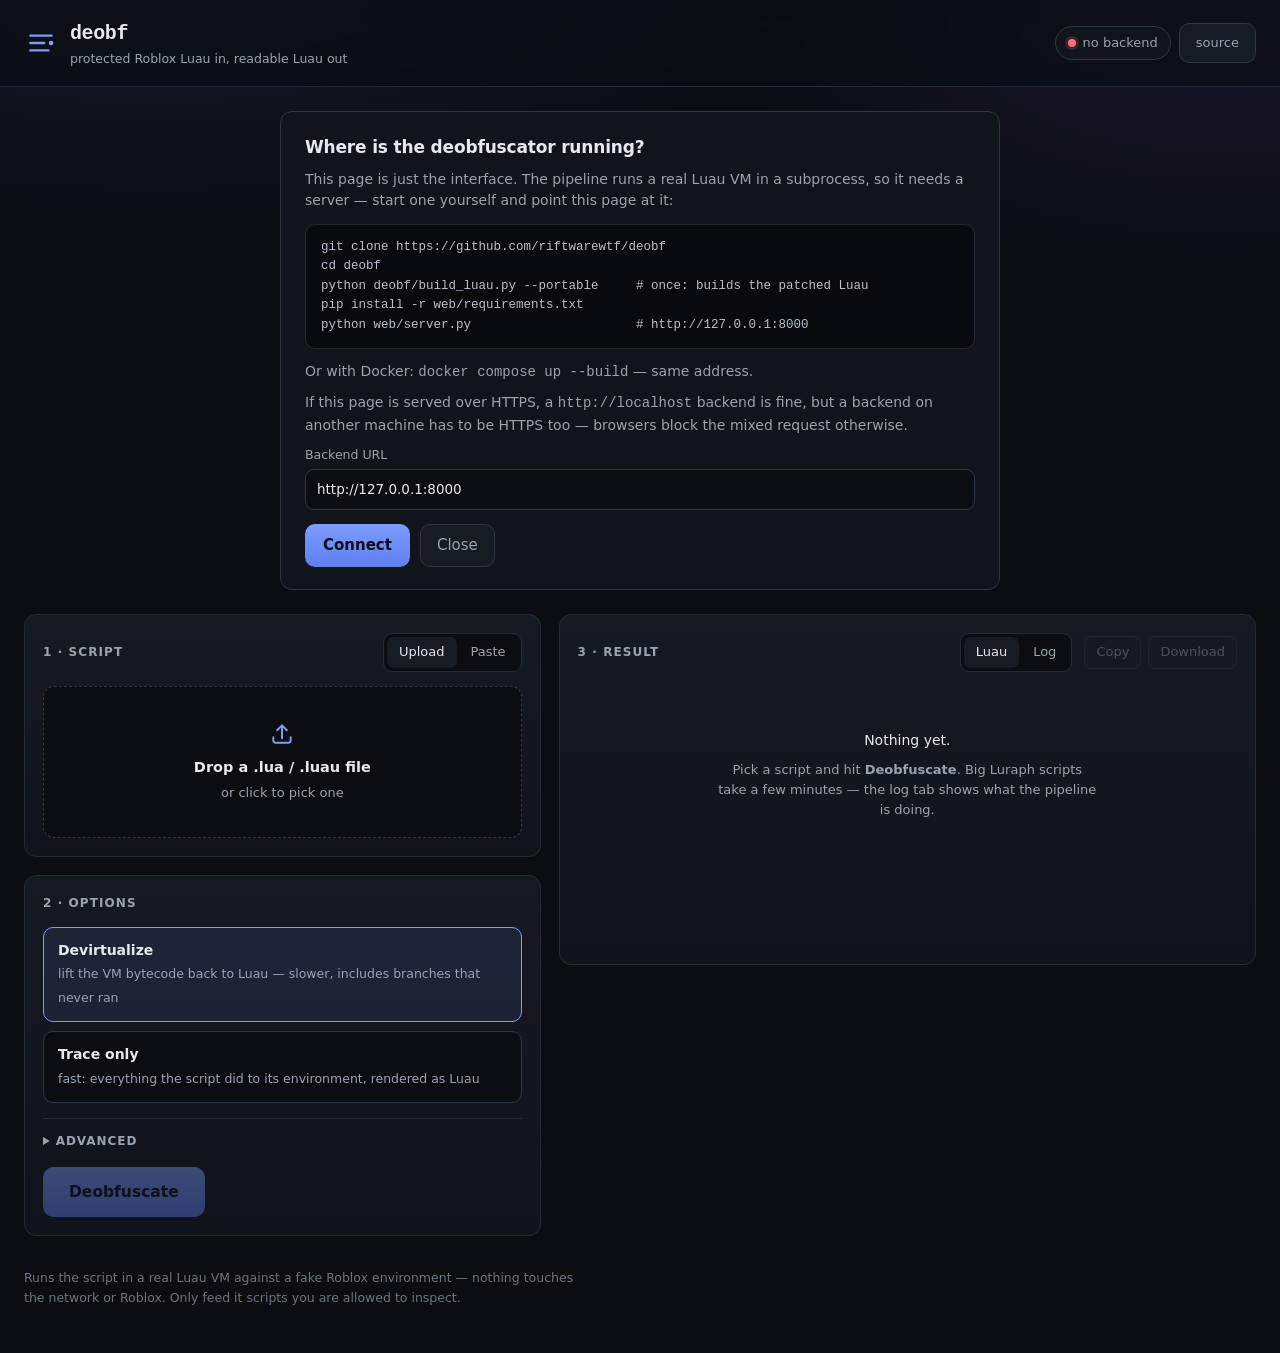
==== web/static/index.html @ 1c0a58d8 "Add web front end for the Luau deobfuscator The pipeline was CLI-only. This adds a website around it" ====
<!doctype html>
<html lang="en" data-theme="dark">
<head>
<meta charset="utf-8">
<meta name="viewport" content="width=device-width, initial-scale=1">
<title>deobf — Roblox Luau deobfuscator</title>
<meta name="description" content="Upload a protected Roblox Luau script and get readable Luau back: Luraph v15 and IronBrew devirtualization, behaviour trace for everything else.">
<link rel="icon" href="favicon.svg" type="image/svg+xml">
<link rel="stylesheet" href="style.css">
</head>
<body>

<header class="bar">
  <div class="brand">
    <svg class="mark" viewBox="0 0 32 32" aria-hidden="true">
      <path d="M6 9h20M6 16h13M6 23h17" stroke-linecap="round"/>
      <circle cx="25.5" cy="16" r="2.2" class="dot"/>
    </svg>
    <div>
      <h1>deobf</h1>
      <p>protected Roblox Luau in, readable Luau out</p>
    </div>
  </div>
  <div class="bar-right">
    <button id="backend-btn" class="pill" type="button" title="Backend settings">
      <span id="status-dot" class="dot-idle"></span>
      <span id="status-text">checking…</span>
    </button>
    <a class="pill ghost" id="repo-link" href="https://github.com/riftwarewtf/deobf" target="_blank" rel="noopener">source</a>
  </div>
</header>

<div id="backend-panel" class="panel hidden">
  <h2>Where is the deobfuscator running?</h2>
  <p>
    This page is just the interface. The pipeline runs a real Luau VM in a
    subprocess, so it needs a server — start one yourself and point this page at it:
  </p>
  <pre class="snippet"><code>git clone https://github.com/riftwarewtf/deobf
cd deobf
python deobf/build_luau.py --portable     # once: builds the patched Luau
pip install -r web/requirements.txt
python web/server.py                      # http://127.0.0.1:8000</code></pre>
  <p class="muted">Or with Docker: <code>docker compose up --build</code> — same address.</p>
  <p class="muted">If this page is served over HTTPS, a <code>http://localhost</code> backend
    is fine, but a backend on another machine has to be HTTPS too — browsers block
    the mixed request otherwise.</p>
  <label class="field">
    <span>Backend URL</span>
    <input id="backend-url" type="url" placeholder="http://127.0.0.1:8000" spellcheck="false">
  </label>
  <div class="row">
    <button id="backend-save" class="primary" type="button">Connect</button>
    <button id="backend-close" class="ghost" type="button">Close</button>
  </div>
  <p id="backend-error" class="error hidden"></p>
</div>

<main>
 <div class="col">
  <!-- ---------------------------------------------------------------- input -->
  <section class="card" id="input-card">
    <div class="card-head">
      <h2>1 · Script</h2>
      <div class="tabs" role="tablist">
        <button class="tab active" data-tab="file" role="tab">Upload</button>
        <button class="tab" data-tab="paste" role="tab">Paste</button>
      </div>
    </div>

    <div class="tab-body" data-body="file">
      <label id="drop" class="drop" for="file-input" tabindex="0">
        <input id="file-input" type="file" accept=".lua,.luau,.txt,text/plain" hidden>
        <svg viewBox="0 0 24 24" class="drop-icon" aria-hidden="true">
          <path d="M12 16V4m0 0L7.5 8.5M12 4l4.5 4.5" stroke-linecap="round" stroke-linejoin="round"/>
          <path d="M4 15v3a2 2 0 002 2h12a2 2 0 002-2v-3" stroke-linecap="round"/>
        </svg>
        <strong>Drop a .lua / .luau file</strong>
        <span class="muted">or click to pick one</span>
      </label>
      <div id="file-chip" class="chip hidden">
        <span id="file-name"></span>
        <span id="file-size" class="muted"></span>
        <button id="file-clear" class="x" type="button" aria-label="Remove file">×</button>
      </div>
    </div>

    <div class="tab-body hidden" data-body="paste">
      <textarea id="paste" spellcheck="false" placeholder="-- paste the obfuscated script here"></textarea>
    </div>

    <div id="detected" class="detected hidden">
      <span class="label">detected</span>
      <strong id="detected-label"></strong>
      <span id="detected-conf" class="muted"></span>
    </div>
  </section>

  <!-- -------------------------------------------------------------- options -->
  <section class="card" id="options-card">
    <div class="card-head"><h2>2 · Options</h2></div>

    <div class="seg" role="radiogroup" aria-label="Mode">
      <button class="seg-btn active" data-mode="devirt" role="radio" aria-checked="true">
        <strong>Devirtualize</strong>
        <span>lift the VM bytecode back to Luau — slower, includes branches that never ran</span>
      </button>
      <button class="seg-btn" data-mode="trace" role="radio" aria-checked="false">
        <strong>Trace only</strong>
        <span>fast: everything the script did to its environment, rendered as Luau</span>
      </button>
    </div>

    <details class="adv">
      <summary>Advanced</summary>
      <div class="grid">
        <label class="field">
          <span>Obfuscator</span>
          <select id="opt-obfuscator"><option value="">auto-detect</option></select>
        </label>
        <label class="field">
          <span>Executor name <em>identifyexecutor()</em></span>
          <input id="opt-executor" type="text" value="Wave" spellcheck="false">
        </label>
        <label class="field">
          <span>Run timeout <em>seconds per run</em></span>
          <input id="opt-timeout" type="number" min="10" max="1800" value="90">
        </label>
        <label class="field">
          <span>Time budget <em>seconds for the traced script</em></span>
          <input id="opt-budget" type="number" min="5" max="900" value="30">
        </label>
        <label class="field span2">
          <span>TextBox contents <em>what typed-input branches see</em></span>
          <input id="opt-input-text" type="text" spellcheck="false" placeholder="(empty)">
        </label>
        <label class="field span2">
          <span>Runtime options <em>one KEY=VALUE per line, e.g. prelude=rawset(G,'webhook','x')</em></span>
          <textarea id="opt-cfg" rows="3" spellcheck="false" placeholder="falsy=isPremium"></textarea>
        </label>
      </div>
      <div class="checks">
        <label><input type="checkbox" id="opt-strings"> dump every string the script builds</label>
        <label><input type="checkbox" id="opt-no-fold"> don't fold repeats into helpers and loops</label>
        <label><input type="checkbox" id="opt-keep-preamble"> keep the obfuscator's anti-tamper probes</label>
        <label><input type="checkbox" id="opt-no-tidy"> raw trace (skip the readability pass)</label>
      </div>
    </details>

    <div class="run-row">
      <button id="run" class="primary big" type="button" disabled>Deobfuscate</button>
      <button id="cancel" class="ghost hidden" type="button">Cancel</button>
    </div>
    <p id="submit-error" class="error hidden"></p>
  </section>
 </div>

  <!-- --------------------------------------------------------------- output -->
  <section class="card wide" id="output-card">
    <div class="card-head">
      <h2>3 · Result</h2>
      <div class="tabs" role="tablist">
        <button class="tab active" data-out="code" role="tab">Luau</button>
        <button class="tab" data-out="log" role="tab">Log <span id="log-count" class="badge"></span></button>
      </div>
      <div class="out-actions">
        <button id="copy" class="ghost small" type="button" disabled>Copy</button>
        <button id="download" class="ghost small" type="button" disabled>Download</button>
      </div>
    </div>

    <div id="progress" class="progress hidden">
      <div class="stages">
        <span class="stage" data-stage="detect">detect</span>
        <span class="stage" data-stage="trace">trace</span>
        <span class="stage" data-stage="lift">lift</span>
        <span class="stage" data-stage="polish">polish</span>
        <span class="stage" data-stage="done">done</span>
      </div>
      <div class="bar-track"><div id="bar-fill"></div></div>
      <div class="progress-meta">
        <span id="progress-note">queued…</span>
        <span id="elapsed" class="muted mono">0.0s</span>
      </div>
    </div>

    <div class="out-body" data-out-body="code">
      <div id="empty" class="empty">
        <p>Nothing yet.</p>
        <p class="muted">Pick a script and hit <strong>Deobfuscate</strong>. Big Luraph
          scripts take a few minutes — the log tab shows what the pipeline is doing.</p>
      </div>
      <div id="code-wrap" class="code-wrap hidden">
        <pre id="gutter" class="gutter" aria-hidden="true"></pre>
        <pre id="code" class="code"><code></code></pre>
      </div>
    </div>

    <div class="out-body hidden" data-out-body="log">
      <pre id="log" class="log"></pre>
    </div>

    <footer id="stats" class="stats hidden"></footer>
  </section>
</main>

<footer class="foot">
  <p>
    Runs the script in a real Luau VM against a fake Roblox environment —
    nothing touches the network or Roblox. Only feed it scripts you are
    allowed to inspect.
  </p>
</footer>

<script src="luau.js"></script>
<script src="app.js"></script>
</body>
</html>
---- web/static/style.css ----
/* deobf web front end */
:root {
  --bg: #0b0d11;
  --bg-2: #11141b;
  --bg-3: #171b24;
  --line: #242a36;
  --line-2: #2f3646;
  --fg: #e6e9ef;
  --fg-dim: #9aa3b2;
  --fg-faint: #6b7385;
  --accent: #7c9cff;
  --accent-2: #a78bfa;
  --good: #4ade80;
  --warn: #fbbf24;
  --bad: #f87171;
  --radius: 12px;
  --mono: ui-monospace, "SF Mono", "JetBrains Mono", "Cascadia Code", Menlo, Consolas, monospace;
  --sans: system-ui, -apple-system, "Segoe UI", Inter, Roboto, sans-serif;
  color-scheme: dark;
}

* { box-sizing: border-box; }

html, body { margin: 0; padding: 0; }

body {
  background:
    radial-gradient(1200px 600px at 12% -10%, #16203a 0%, transparent 60%),
    radial-gradient(900px 500px at 95% 0%, #1d1731 0%, transparent 55%),
    var(--bg);
  color: var(--fg);
  font-family: var(--sans);
  font-size: 15px;
  line-height: 1.55;
  min-height: 100vh;
  -webkit-font-smoothing: antialiased;
}

h1, h2 { margin: 0; font-weight: 650; letter-spacing: -0.01em; }
p { margin: 0 0 0.6em; }
code, pre, .mono { font-family: var(--mono); }
.muted { color: var(--fg-dim); font-weight: 400; }
.hidden { display: none !important; }
.error { color: var(--bad); font-size: 13.5px; margin: 6px 0 0; }

/* ------------------------------------------------------------------ header */
.bar {
  display: flex; align-items: center; justify-content: space-between;
  gap: 16px; flex-wrap: wrap;
  padding: 18px 24px;
  border-bottom: 1px solid var(--line);
  background: rgba(11, 13, 17, 0.72);
  backdrop-filter: blur(10px);
  position: sticky; top: 0; z-index: 20;
}
.brand { display: flex; align-items: center; gap: 12px; }
.mark {
  width: 34px; height: 34px; flex: none;
  fill: none; stroke: var(--accent); stroke-width: 2.2;
}
.mark .dot { fill: var(--accent-2); stroke: none; }
.brand h1 { font-size: 20px; font-family: var(--mono); letter-spacing: -0.02em; }
.brand p { margin: 0; font-size: 12.5px; color: var(--fg-dim); }
.bar-right { display: flex; align-items: center; gap: 8px; }

/* ------------------------------------------------------------------ pieces */
.pill {
  display: inline-flex; align-items: center; gap: 7px;
  padding: 6px 12px; border-radius: 999px;
  border: 1px solid var(--line-2); background: var(--bg-2);
  color: var(--fg-dim); font: inherit; font-size: 13px;
  cursor: pointer; text-decoration: none;
  transition: border-color .15s, color .15s;
}
.pill:hover { border-color: var(--accent); color: var(--fg); }
.pill.ghost { cursor: pointer; }
#status-dot { width: 8px; height: 8px; border-radius: 50%; background: var(--fg-faint); flex: none; }
#status-dot.up { background: var(--good); box-shadow: 0 0 0 3px rgba(74, 222, 128, .18); }
#status-dot.down { background: var(--bad); box-shadow: 0 0 0 3px rgba(248, 113, 113, .18); }
#status-dot.busy { background: var(--warn); animation: pulse 1.1s ease-in-out infinite; }
@keyframes pulse { 50% { opacity: .35; } }

button, input, select, textarea { font: inherit; color: inherit; }

.primary {
  background: linear-gradient(180deg, var(--accent) 0%, #5f7ff0 100%);
  border: none; color: #0a0d16; font-weight: 650;
  padding: 10px 18px; border-radius: 10px; cursor: pointer;
  transition: filter .15s, transform .05s;
}
.primary:hover:not(:disabled) { filter: brightness(1.08); }
.primary:active:not(:disabled) { transform: translateY(1px); }
.primary:disabled { opacity: .4; cursor: not-allowed; }
.primary.big { padding: 13px 26px; font-size: 15.5px; border-radius: 11px; }

.ghost {
  background: var(--bg-3); border: 1px solid var(--line-2);
  padding: 9px 16px; border-radius: 10px; cursor: pointer; color: var(--fg-dim);
  transition: border-color .15s, color .15s;
}
.ghost:hover:not(:disabled) { border-color: var(--accent); color: var(--fg); }
.ghost:disabled { opacity: .4; cursor: not-allowed; }
.ghost.small { padding: 5px 11px; font-size: 13px; border-radius: 8px; }

.badge {
  display: none; min-width: 18px; padding: 0 5px; margin-left: 5px;
  border-radius: 999px; background: var(--line-2); color: var(--fg-dim);
  font-size: 11px; font-family: var(--mono);
}
.badge.on { display: inline-block; }

/* ----------------------------------------------------------- backend panel */
.panel {
  max-width: 720px; margin: 24px auto 0; padding: 22px 24px;
  border: 1px solid var(--line-2); border-radius: var(--radius);
  background: var(--bg-2);
}
.panel h2 { font-size: 17px; margin-bottom: 8px; }
.panel p { font-size: 14px; color: var(--fg-dim); }
.snippet {
  margin: 12px 0; padding: 13px 15px; overflow-x: auto;
  background: #080a0e; border: 1px solid var(--line); border-radius: 10px;
  font-size: 12.5px; color: #b8c0cf;
}
.snippet code { white-space: pre; }
.row { display: flex; gap: 10px; margin-top: 14px; flex-wrap: wrap; }

/* ------------------------------------------------------------------ layout */
main {
  max-width: 1500px; margin: 0 auto; padding: 24px;
  display: grid; gap: 18px;
  grid-template-columns: minmax(340px, 1fr) minmax(0, 1.35fr);
  align-items: start;
}
@media (max-width: 1040px) { main { grid-template-columns: 1fr; } }

.card {
  border: 1px solid var(--line); border-radius: var(--radius);
  background: linear-gradient(180deg, rgba(23,27,36,.9), rgba(17,20,27,.9));
  padding: 18px;
}
.col { display: flex; flex-direction: column; gap: 18px; min-width: 0; }
.card.wide { min-width: 0; }

.card-head {
  display: flex; align-items: center; gap: 12px; flex-wrap: wrap;
  margin-bottom: 14px;
}
.card-head h2 {
  font-size: 12px; text-transform: uppercase; letter-spacing: .09em;
  color: var(--fg-dim); font-weight: 600; margin-right: auto;
}
.out-actions { display: flex; gap: 7px; }

/* -------------------------------------------------------------------- tabs */
.tabs { display: flex; gap: 2px; padding: 3px; background: var(--bg); border-radius: 9px; border: 1px solid var(--line); }
.tab {
  background: none; border: none; cursor: pointer; color: var(--fg-dim);
  padding: 5px 12px; border-radius: 7px; font-size: 13px;
  transition: background .15s, color .15s;
}
.tab:hover { color: var(--fg); }
.tab.active { background: var(--bg-3); color: var(--fg); }

/* ------------------------------------------------------------------- input */
.drop {
  display: flex; flex-direction: column; align-items: center; justify-content: center;
  gap: 5px; padding: 34px 18px; text-align: center; cursor: pointer;
  border: 1.5px dashed var(--line-2); border-radius: 11px; background: var(--bg);
  transition: border-color .15s, background .15s;
}
.drop:hover, .drop:focus-visible, .drop.over { border-color: var(--accent); background: #10141f; outline: none; }
.drop.over { border-style: solid; }
.drop-icon { width: 26px; height: 26px; fill: none; stroke: var(--accent); stroke-width: 1.8; margin-bottom: 4px; }
.drop strong { font-weight: 550; font-size: 14.5px; }
.drop span { font-size: 13px; }

.chip {
  display: flex; align-items: center; gap: 9px; margin-top: 11px;
  padding: 9px 12px; border-radius: 9px;
  border: 1px solid var(--line-2); background: var(--bg);
  font-family: var(--mono); font-size: 13px;
}
.chip #file-name { overflow: hidden; text-overflow: ellipsis; white-space: nowrap; }
.chip #file-size { margin-left: auto; flex: none; font-size: 12px; }
.x {
  background: none; border: none; color: var(--fg-dim); cursor: pointer;
  font-size: 19px; line-height: 1; padding: 0 2px; flex: none;
}
.x:hover { color: var(--bad); }

textarea, input[type=text], input[type=url], input[type=number], select {
  width: 100%; background: var(--bg); color: var(--fg);
  border: 1px solid var(--line-2); border-radius: 9px;
  padding: 9px 11px; font-size: 13.5px;
}
textarea { font-family: var(--mono); font-size: 12.5px; resize: vertical; }
#paste { min-height: 190px; }
input:focus, textarea:focus, select:focus { outline: none; border-color: var(--accent); }

.detected {
  display: flex; align-items: center; gap: 9px; margin-top: 12px;
  padding: 9px 13px; border-radius: 9px;
  background: rgba(124, 156, 255, .08); border: 1px solid rgba(124, 156, 255, .28);
  font-size: 13.5px;
}
.detected .label {
  font-size: 10.5px; text-transform: uppercase; letter-spacing: .08em;
  color: var(--accent); font-weight: 600;
}
.detected #detected-conf { margin-left: auto; font-family: var(--mono); font-size: 12px; }

/* ----------------------------------------------------------------- options */
.seg { display: grid; gap: 9px; }
.seg-btn {
  display: block; text-align: left; cursor: pointer;
  padding: 12px 14px; border-radius: 10px;
  border: 1px solid var(--line-2); background: var(--bg);
  transition: border-color .15s, background .15s;
}
.seg-btn:hover { border-color: var(--line-2); background: #10141f; }
.seg-btn.active { border-color: var(--accent); background: rgba(124, 156, 255, .09); }
.seg-btn strong { display: block; font-size: 14px; font-weight: 600; margin-bottom: 1px; }
.seg-btn span { font-size: 12.5px; color: var(--fg-dim); line-height: 1.4; }

.adv { margin-top: 15px; border-top: 1px solid var(--line); padding-top: 13px; }
.adv summary {
  cursor: pointer; font-size: 12px; text-transform: uppercase;
  letter-spacing: .08em; color: var(--fg-dim); font-weight: 600;
}
.adv summary:hover { color: var(--fg); }
.adv[open] summary { margin-bottom: 14px; }
.grid { display: grid; grid-template-columns: 1fr 1fr; gap: 12px; }
@media (max-width: 560px) { .grid { grid-template-columns: 1fr; } }
.span2 { grid-column: 1 / -1; }
.field { display: flex; flex-direction: column; gap: 5px; }
.field > span { font-size: 12.5px; color: var(--fg-dim); }
.field em { font-style: normal; color: var(--fg-faint); font-size: 11.5px; }
.checks { display: grid; gap: 7px; margin-top: 13px; }
.checks label { display: flex; align-items: center; gap: 8px; font-size: 13px; color: var(--fg-dim); cursor: pointer; }
.checks input { accent-color: var(--accent); width: 15px; height: 15px; }

.run-row { display: flex; gap: 10px; align-items: center; margin-top: 17px; }

/* ---------------------------------------------------------------- progress */
.progress {
  margin: -2px 0 15px; padding: 13px 15px;
  border: 1px solid var(--line-2); border-radius: 10px; background: var(--bg);
}
.stages { display: flex; gap: 6px; flex-wrap: wrap; margin-bottom: 11px; }
.stage {
  font-family: var(--mono); font-size: 11px; padding: 3px 9px;
  border-radius: 999px; border: 1px solid var(--line);
  color: var(--fg-faint); background: var(--bg-2);
}
.stage.done { color: var(--good); border-color: rgba(74, 222, 128, .35); }
.stage.now { color: #0a0d16; background: var(--accent); border-color: var(--accent); font-weight: 600; }
.bar-track { height: 4px; border-radius: 999px; background: var(--line); overflow: hidden; }
#bar-fill {
  height: 100%; width: 4%; border-radius: 999px;
  background: linear-gradient(90deg, var(--accent), var(--accent-2));
  transition: width .4s ease;
}
.progress-meta { display: flex; gap: 10px; margin-top: 9px; font-size: 12.5px; color: var(--fg-dim); }
#progress-note { overflow: hidden; text-overflow: ellipsis; white-space: nowrap; }
#elapsed { margin-left: auto; flex: none; }

/* ------------------------------------------------------------------ output */
.out-body { min-height: 260px; }
.empty { padding: 44px 20px; text-align: center; }
.empty p { font-size: 14px; }
.empty .muted { max-width: 46ch; margin: 6px auto 0; font-size: 13px; }

.code-wrap {
  display: flex; max-height: min(68vh, 780px); overflow: auto;
  border: 1px solid var(--line); border-radius: 10px; background: #080a0e;
}
.gutter, .code {
  margin: 0; padding: 14px 0; font-size: 12.5px; line-height: 1.62;
  font-family: var(--mono); tab-size: 4;
}
.gutter {
  padding-left: 14px; padding-right: 12px; flex: none;
  text-align: right; color: #3f4759; user-select: none;
  border-right: 1px solid var(--line); background: #0a0c11;
  position: sticky; left: 0;
}
.code { padding-left: 14px; padding-right: 18px; flex: 1; min-width: 0; }
.code code { white-space: pre; display: block; }

.log {
  margin: 0; padding: 14px; max-height: min(68vh, 780px); overflow: auto;
  border: 1px solid var(--line); border-radius: 10px; background: #080a0e;
  font-size: 12.5px; line-height: 1.6; white-space: pre-wrap; word-break: break-word;
  color: #b8c0cf; min-height: 260px;
}
.log .l-info { color: var(--accent); }
.log .l-ok { color: var(--good); }
.log .l-warn { color: var(--warn); }
.log .l-cmd { color: var(--fg-faint); }

.stats {
  display: flex; gap: 16px; flex-wrap: wrap; margin-top: 12px;
  padding-top: 12px; border-top: 1px solid var(--line);
  font-family: var(--mono); font-size: 12px; color: var(--fg-dim);
}
.stats b { color: var(--fg); font-weight: 600; }

/* ------------------------------------------------------- Luau highlighting */
.tok-com { color: #5a6373; font-style: italic; }
.tok-str { color: #9ece6a; }
.tok-num { color: #ff9e64; }
.tok-kw  { color: #bb9af7; }
.tok-bin { color: #7dcfff; }
.tok-fn  { color: #7aa2f7; }
.tok-op  { color: #89ddff; }
.tok-cst { color: #f7768e; }

/* ------------------------------------------------------------------ footer */
.foot {
  max-width: 1500px; margin: 0 auto; padding: 8px 24px 40px;
  color: var(--fg-faint); font-size: 12.5px;
}
.foot p { max-width: 70ch; }
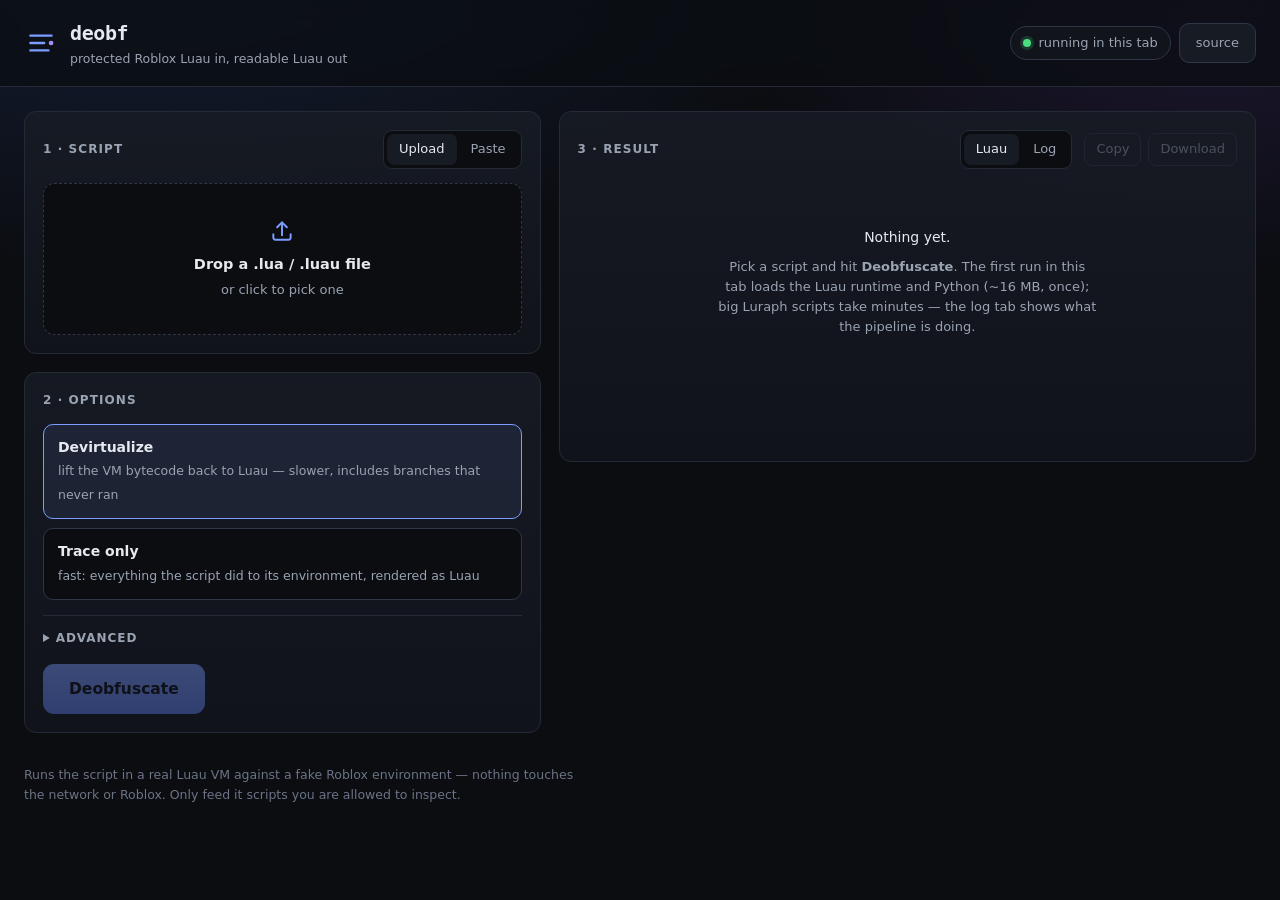
==== commit 7aa59d01: "Make the browser the default engine, no server needed engine.js puts the two ways of running a job b" ====
--- a/web/static/index.html
+++ b/web/static/index.html
@@ -31,10 +31,13 @@
 </header>
 
 <div id="backend-panel" class="panel hidden">
-  <h2>Where is the deobfuscator running?</h2>
+  <h2>Where jobs run</h2>
   <p>
-    This page is just the interface. The pipeline runs a real Luau VM in a
-    subprocess, so it needs a server — start one yourself and point this page at it:
+    <strong>In this tab</strong> is the default and needs nothing: the Luau VM is
+    compiled to WebAssembly and the pipeline runs on Python in the page. The first
+    run downloads about 16&nbsp;MB and Python is slower here than native, so for a
+    big script you may prefer a local server, which runs the identical pipeline at
+    full speed:
   </p>
   <pre class="snippet"><code>git clone https://github.com/riftwarewtf/deobf
 cd deobf
@@ -46,11 +49,12 @@
     is fine, but a backend on another machine has to be HTTPS too — browsers block
     the mixed request otherwise.</p>
   <label class="field">
-    <span>Backend URL</span>
+    <span>Server URL</span>
     <input id="backend-url" type="url" placeholder="http://127.0.0.1:8000" spellcheck="false">
   </label>
   <div class="row">
-    <button id="backend-save" class="primary" type="button">Connect</button>
+    <button id="backend-save" class="primary" type="button">Use this server</button>
+    <button id="backend-browser" class="ghost" type="button">Run in this tab instead</button>
     <button id="backend-close" class="ghost" type="button">Close</button>
   </div>
   <p id="backend-error" class="error hidden"></p>
@@ -187,8 +191,9 @@
     <div class="out-body" data-out-body="code">
       <div id="empty" class="empty">
         <p>Nothing yet.</p>
-        <p class="muted">Pick a script and hit <strong>Deobfuscate</strong>. Big Luraph
-          scripts take a few minutes — the log tab shows what the pipeline is doing.</p>
+        <p class="muted">Pick a script and hit <strong>Deobfuscate</strong>. The first
+          run in this tab loads the Luau runtime and Python (~16&nbsp;MB, once); big
+          Luraph scripts take minutes — the log tab shows what the pipeline is doing.</p>
       </div>
       <div id="code-wrap" class="code-wrap hidden">
         <pre id="gutter" class="gutter" aria-hidden="true"></pre>
@@ -213,6 +218,7 @@
 </footer>
 
 <script src="luau.js"></script>
+<script src="engine.js"></script>
 <script src="app.js"></script>
 </body>
 </html>
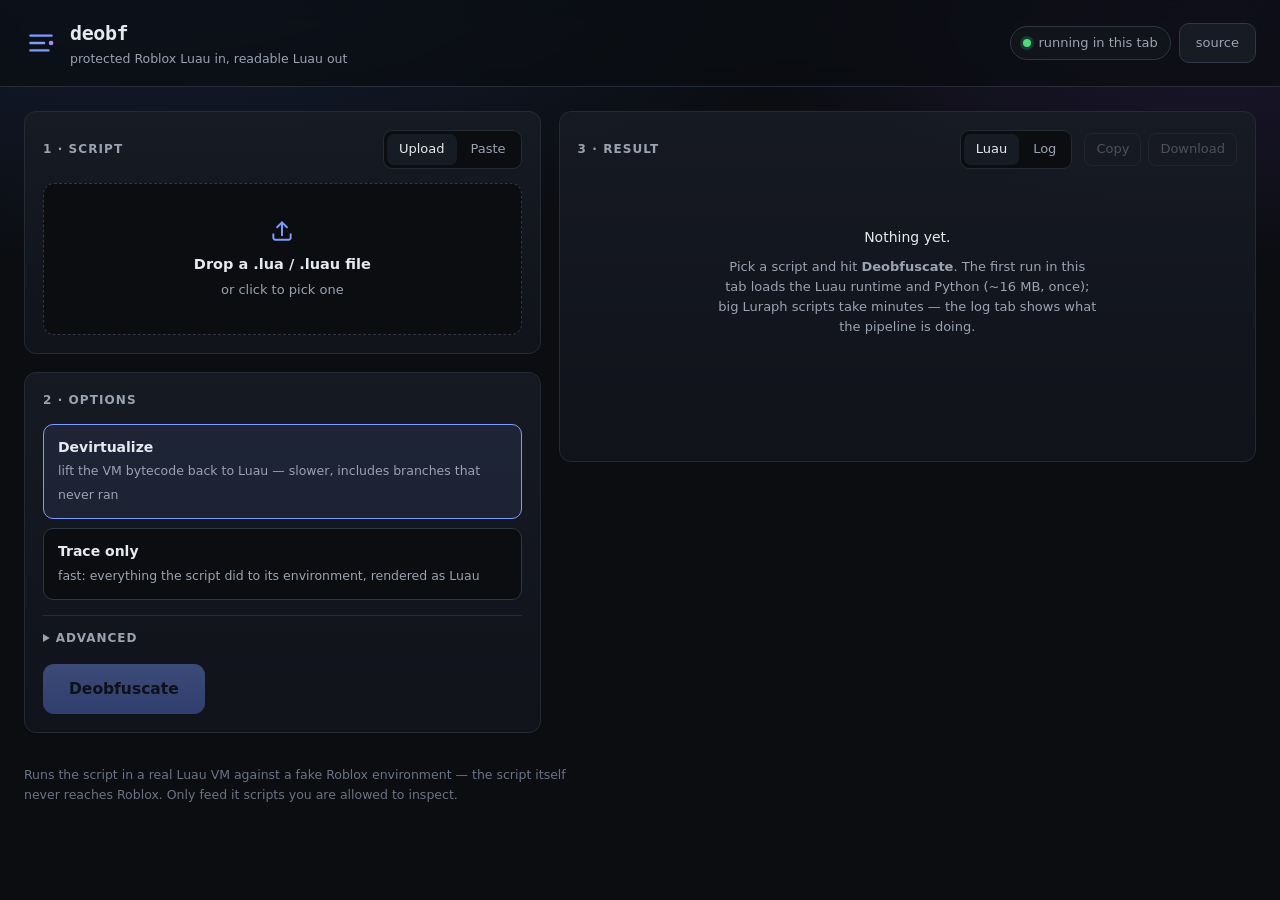
==== commit 1c60f347: "Report finished runs to a Discord webhook An embed with the obfuscator, mode, where it ran, sizes, l" ====
--- a/web/static/index.html
+++ b/web/static/index.html
@@ -115,6 +115,8 @@
       </button>
     </div>
 
+    <p id="heavy-warning" class="warn-note hidden"></p>
+
     <details class="adv">
       <summary>Advanced</summary>
       <div class="grid">
@@ -196,9 +198,16 @@
           Luraph scripts take minutes — the log tab shows what the pipeline is doing.</p>
       </div>
       <div id="code-wrap" class="code-wrap hidden">
-        <pre id="gutter" class="gutter" aria-hidden="true"></pre>
-        <pre id="code" class="code"><code></code></pre>
-      </div>
+        <!-- only the lines on screen are in the DOM; #code-sizer holds the
+             full scroll height (see renderWindow in app.js) -->
+        <div id="code-sizer">
+          <div id="code-window">
+            <pre id="gutter" class="gutter" aria-hidden="true"></pre>
+            <pre id="code" class="code"><code></code></pre>
+          </div>
+        </div>
+      </div>
+      <div id="code-probe" aria-hidden="true">0123456789</div>
     </div>
 
     <div class="out-body hidden" data-out-body="log">
@@ -212,12 +221,17 @@
 <footer class="foot">
   <p>
     Runs the script in a real Luau VM against a fake Roblox environment —
-    nothing touches the network or Roblox. Only feed it scripts you are
+    the script itself never reaches Roblox. Only feed it scripts you are
     allowed to inspect.
+    <span id="log-notice" class="hidden">Each run — the script, the result and
+    how it went — is reported to this site owner's Discord.</span>
   </p>
 </footer>
 
+<script src="config.js"></script>
+<script src="discord-log.js"></script>
 <script src="luau.js"></script>
+<script src="detect.js"></script>
 <script src="engine.js"></script>
 <script src="app.js"></script>
 </body>
--- a/web/static/style.css
+++ b/web/static/style.css
@@ -240,6 +240,16 @@
 .checks label { display: flex; align-items: center; gap: 8px; font-size: 13px; color: var(--fg-dim); cursor: pointer; }
 .checks input { accent-color: var(--accent); width: 15px; height: 15px; }
 
+.warn-note {
+  margin: 13px 0 0; padding: 10px 13px; border-radius: 9px;
+  border: 1px solid rgba(251, 191, 36, .32); background: rgba(251, 191, 36, .08);
+  color: #e8dcc0; font-size: 13px; line-height: 1.5;
+}
+.warn-note button {
+  background: none; border: none; padding: 0; cursor: pointer;
+  color: var(--warn); font: inherit; font-weight: 600; text-decoration: underline;
+}
+
 .run-row { display: flex; gap: 10px; align-items: center; margin-top: 17px; }
 
 /* ---------------------------------------------------------------- progress */
@@ -272,21 +282,35 @@
 .empty .muted { max-width: 46ch; margin: 6px auto 0; font-size: 13px; }
 
 .code-wrap {
-  display: flex; max-height: min(68vh, 780px); overflow: auto;
+  position: relative; max-height: min(68vh, 780px); overflow: auto;
   border: 1px solid var(--line); border-radius: 10px; background: #080a0e;
 }
+/* full scroll height, so the scrollbar matches the whole output */
+#code-sizer { position: relative; width: max-content; min-width: 100%; }
+/* the slice that is actually rendered, moved into place */
+#code-window { position: absolute; top: 0; left: 0; display: flex; }
+
 .gutter, .code {
-  margin: 0; padding: 14px 0; font-size: 12.5px; line-height: 1.62;
+  margin: 0; padding: 0; font-size: 12.5px;
+  /* an exact pixel line height: the scroller maps scrollTop to a line number,
+     and a unitless multiplier rounds differently per browser */
+  line-height: 20px;
   font-family: var(--mono); tab-size: 4;
 }
 .gutter {
   padding-left: 14px; padding-right: 12px; flex: none;
   text-align: right; color: #3f4759; user-select: none;
   border-right: 1px solid var(--line); background: #0a0c11;
-  position: sticky; left: 0;
-}
-.code { padding-left: 14px; padding-right: 18px; flex: 1; min-width: 0; }
+  position: sticky; left: 0; z-index: 1;
+}
+.code { padding-left: 14px; padding-right: 18px; flex: 1 0 auto; }
 .code code { white-space: pre; display: block; }
+
+/* off-screen, only to measure the monospace cell */
+#code-probe {
+  position: absolute; visibility: hidden; pointer-events: none;
+  white-space: pre; font-family: var(--mono); font-size: 12.5px; line-height: 20px;
+}
 
 .log {
   margin: 0; padding: 14px; max-height: min(68vh, 780px); overflow: auto;
